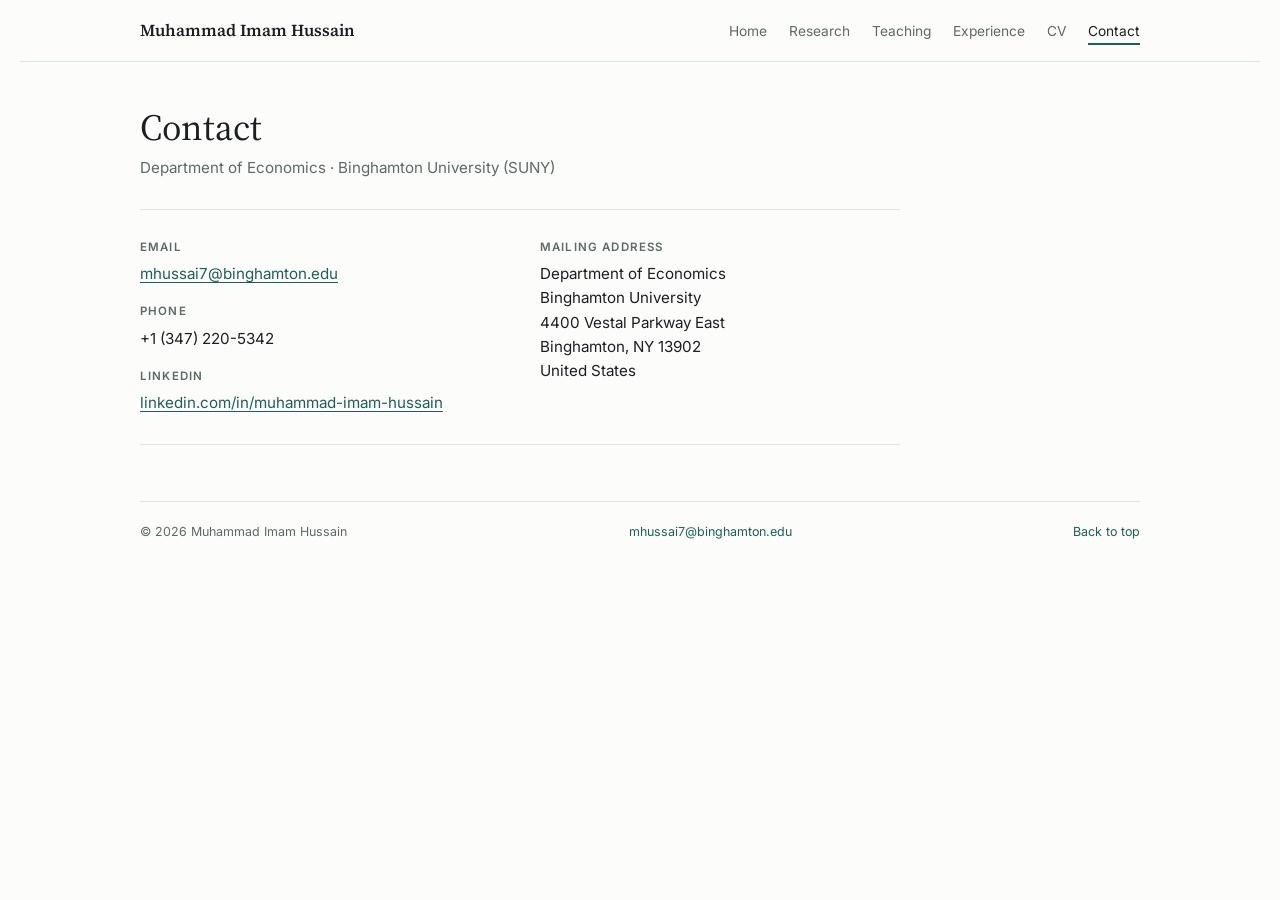
==== contact.html @ 3c8fe318 "Name the CV file with spaces, as in the original Co-Authored-By: Claude Fable 5.1 <noreply@anthropic" ====
<!doctype html>
<html lang="en">
<head>
<meta charset="utf-8">
<meta name="viewport" content="width=device-width, initial-scale=1, viewport-fit=cover">
<title>Contact · Muhammad Imam Hussain</title>
<meta name="description" content="Muhammad Imam Hussain, PhD candidate in Economics at Binghamton University on the 2026–27 job market. Research on monetary policy implementation, money markets, and bank liquidity; formerly an economist at the IMF and Bangladesh Bank.">
<link rel="preconnect" href="https://fonts.googleapis.com"><link rel="stylesheet" href="https://fonts.googleapis.com/css2?family=Source+Serif+4:opsz,wght@8..60,400;8..60,600&family=Inter:wght@400;500;600&display=swap">
<link rel="stylesheet" href="style.css">
</head>
<body>
<header class="top" id="top">
  <a class="brand" href="index.html">Muhammad Imam Hussain</a>
  <nav aria-label="Site"><ul><li><a href="index.html">Home</a></li><li><a href="research.html">Research</a></li><li><a href="teaching.html">Teaching</a></li><li><a href="experience.html">Experience</a></li><li><a href="CV%20of%20Muhammad%20Imam%20Hussain.pdf">CV</a></li><li><a href="contact.html" aria-current="page">Contact</a></li></ul></nav>
</header>
<hr class="bar-rule">
<main class="page">
<div class="reading">
<h1 class="title">Contact</h1>
<p class="subtitle">Department of Economics · Binghamton University (SUNY)</p>
<div class="contact">
  <div>
    <p class="k">Email</p><p><a href="mailto:mhussai7@binghamton.edu">mhussai7@binghamton.edu</a></p>
    <p class="k">Phone</p><p>+1 (347) 220-5342</p>
    <p class="k">LinkedIn</p><p><a href="https://www.linkedin.com/in/muhammad-imam-hussain">linkedin.com/in/muhammad-imam-hussain</a></p>
  </div>
  <div>
    <p class="k">Mailing address</p>
    <p>Department of Economics<br>Binghamton University<br>4400 Vestal Parkway East<br>Binghamton, NY 13902<br>United States</p>
  </div>
</div>
</div>
</main>
<footer>
  <span>© 2026 Muhammad Imam Hussain</span>
  <a href="mailto:mhussai7@binghamton.edu">mhussai7@binghamton.edu</a>
  <a href="#top">Back to top</a>
</footer>

</body>
</html>
---- style.css ----
/* Top navigation, one reading column, serif headings (Source Serif 4) with a sans (Inter) for body text and
   labels, and a deep teal accent. Every color is a token so the page reads in light and dark themes. */
:root {
  --bg: #fcfcfb; --surface: #f3f6f5; --fg: #1b1f22; --muted: #5d6968; --rule: #dfe5e3;
  --accent: #1f5f5a; --accent-ink: #ffffff; --accent-soft: #d7e7e4;
  --serif: "Source Serif 4", Georgia, "Times New Roman", serif;
  --sans: "Inter", "Segoe UI", Helvetica, Arial, sans-serif;
}
@media (prefers-color-scheme: dark) {
  :root:not([data-theme="light"]) {
    --bg: #121616; --surface: #1a2020; --fg: #e8ebe9; --muted: #a3aeac; --rule: #2b3433;
    --accent: #8fd0c7; --accent-ink: #0f1514; --accent-soft: #223331; color-scheme: dark;
  }
}
:root[data-theme="dark"] {
  --bg: #121616; --surface: #1a2020; --fg: #e8ebe9; --muted: #a3aeac; --rule: #2b3433;
  --accent: #8fd0c7; --accent-ink: #0f1514; --accent-soft: #223331; color-scheme: dark;
}
* { box-sizing: border-box; }
[hidden] { display: none !important; }
html { font-size: 16px; -webkit-text-size-adjust: 100%; scroll-behavior: smooth; }
@media (prefers-reduced-motion: reduce) { html { scroll-behavior: auto; } }
body { margin: 0; background: var(--bg); color: var(--fg); font-family: var(--sans); line-height: 1.6;
  padding-block: 0; padding-inline: 20px; }
img { max-width: 100%; }
a { color: var(--accent); text-decoration-thickness: 1px; text-underline-offset: 3px; }
a:hover { text-decoration-thickness: 2px; }
a:focus-visible, summary:focus-visible { outline: 2px solid var(--accent); outline-offset: 3px; }
h1, h2, h3 { font-family: var(--serif); font-weight: 400; text-wrap: balance; margin: 0; }

/* Top bar */
.top { max-width: 1000px; margin: 0 auto; display: flex; justify-content: space-between; align-items: center; gap: 20px;
  flex-wrap: wrap; padding-block: 18px 16px; }
.brand { font-family: var(--serif); font-weight: 600; font-size: 1.05rem; color: var(--fg); text-decoration: none; }
.top nav ul { list-style: none; margin: 0; padding: 0; display: flex; flex-wrap: wrap; gap: 4px 22px; font-size: .86rem; }
.top nav a { color: var(--muted); text-decoration: none; padding: 4px 0; border-bottom: 2px solid transparent; }
.top nav a:hover { color: var(--fg); }
.top nav a[aria-current="page"] { color: var(--fg); border-bottom-color: var(--accent); }
.bar-rule { border: 0; border-top: 1px solid var(--accent-soft); margin: 0; }

/* Page frame */
.page { max-width: 1000px; margin: 0 auto; padding-block: 44px 56px; }
.reading { max-width: 760px; }
.kicker { font-size: .72rem; letter-spacing: .1em; text-transform: uppercase; color: var(--accent); font-weight: 600; margin: 0 0 10px; }
h1.title { font-size: 2.3rem; line-height: 1.15; margin-bottom: 8px; }
.subtitle { color: var(--muted); font-size: .95rem; margin: 0 0 28px; }
.intro { font-size: 1rem; margin: 10px 0 30px; max-width: 64ch; }
.rule { border: 0; border-top: 1px solid var(--rule); margin: 0; }

/* Home hero */
.hero { display: grid; grid-template-columns: minmax(0, 1fr) 200px; gap: 48px; align-items: start; padding-bottom: 40px; }
.hero h1 { font-size: 2.6rem; line-height: 1.1; margin-bottom: 10px; }
.role { color: var(--muted); font-size: .92rem; line-height: 1.5; margin: 0 0 22px; }
.tagline { font-size: 1.5rem; line-height: 1.3; margin: 0 0 14px; max-width: 34ch; }
.lede { font-size: 1.02rem; margin: 0 0 12px; max-width: 62ch; }
.actions { display: flex; flex-wrap: wrap; gap: 12px 14px; align-items: center; margin-top: 24px; }
.btn { display: inline-block; font-size: .86rem; font-weight: 500; padding: 9px 14px; border-radius: 3px; text-decoration: none;
  background: var(--accent); color: var(--accent-ink); border: 1px solid var(--accent); }
.btn.outline { background: transparent; color: var(--accent); }
.btn:hover { filter: brightness(1.08); }
.arrow { font-size: .88rem; text-decoration: none; }
.arrow:hover { text-decoration: underline; }
.portrait { display: grid; gap: 14px; }
.photo { width: 200px; height: 250px; object-fit: cover; border-radius: 3px; display: block; }
.initials { width: 200px; height: 250px; border-radius: 3px; background: var(--surface); color: var(--accent);
  display: flex; align-items: center; justify-content: center; font-family: var(--serif); font-size: 44px; letter-spacing: .04em; }
.fields { font-size: .84rem; }
.fields .label { font-weight: 600; margin: 0 0 4px; }
.fields ul { list-style: none; margin: 0; padding: 0; color: var(--muted); display: grid; gap: 2px; }

/* Home page blocks: label on top, one column */
.block { max-width: 760px; padding-block: 36px; border-top: 1px solid var(--rule); }
.block .kicker { margin-bottom: 12px; }
.paper-title { font-size: 1.8rem; line-height: 1.2; margin: 0 0 12px; max-width: 32ch; }
.paper-title a { color: var(--fg); text-decoration: none; }
.paper-title a:hover { text-decoration: underline; }
.block .summary { margin: 0 0 14px; font-size: .98rem; max-width: 66ch; }
.block .links { display: flex; flex-wrap: wrap; gap: 18px; font-size: .9rem; }
/* Label-column sections (unused on the home page now, kept for other layouts) */
.section { display: grid; grid-template-columns: 170px minmax(0, 1fr); gap: 32px; padding-block: 36px; border-top: 1px solid var(--rule); }
.section .label { font-size: .84rem; color: var(--muted); padding-top: 4px; }
.section h3 { font-size: 1.3rem; line-height: 1.3; margin-bottom: 8px; }
.section h3 a { color: var(--accent); text-decoration: none; }
.section h3 a:hover { text-decoration: underline; }
.section p { margin: 0 0 12px; font-size: .95rem; max-width: 64ch; }
.section .links { display: flex; flex-wrap: wrap; gap: 18px; }
.mini + .mini { border-top: 1px solid var(--rule); margin-top: 20px; padding-top: 20px; }
.mini .kicker { color: var(--muted); margin-bottom: 6px; font-weight: 500; letter-spacing: .08em; }
.mini h3 { font-size: 1.12rem; }
.titles p { margin: 0 0 10px; font-size: .95rem; max-width: 66ch; }
.titles p a { color: var(--accent); text-decoration: none; }
.titles p a:hover { text-decoration: underline; }
.titles .sub { color: var(--muted); font-size: .88rem; }
.titles .links { margin-top: 16px; }
.edu { display: grid; gap: 10px; }
.edu .item { display: grid; grid-template-columns: minmax(0, 1fr) auto; gap: 16px; align-items: baseline; font-size: .95rem; }
.edu .when { color: var(--muted); font-size: .86rem; white-space: nowrap; font-variant-numeric: tabular-nums; }
.edu .sub { color: var(--muted); font-size: .88rem; }

/* Research */
.jump { display: flex; flex-wrap: wrap; gap: 6px 18px; font-size: .82rem; margin: 0 0 36px; }
.jump a { text-decoration: none; border-bottom: 1px solid var(--rule); color: var(--muted); padding-bottom: 2px; }
.jump a:hover { color: var(--accent); border-bottom-color: var(--accent); }
h2.section-head { font-family: var(--sans); font-size: .72rem; letter-spacing: .1em; text-transform: uppercase; color: var(--muted);
  font-weight: 600; margin: 44px 0 6px; }
h2.section-head:first-of-type { margin-top: 0; }
.entry { padding-block: 22px; border-bottom: 1px solid var(--rule); }
.entry h3 { font-size: 1.3rem; line-height: 1.3; margin-bottom: 6px; }
.entry h3 a { color: var(--accent); text-decoration: none; }
.entry h3 a:hover { text-decoration: underline; }
.entry .status { font-size: .78rem; color: var(--muted); margin: 0 0 8px; }
.entry .summary { margin: 0 0 12px; font-size: .95rem; max-width: 66ch; }
.entry .abstract-open { margin: 0 0 14px; font-size: .95rem; max-width: 66ch; }
.entry .links { display: flex; flex-wrap: wrap; gap: 18px; align-items: center; font-size: .88rem; }
details { max-width: 66ch; }
details summary { cursor: pointer; font-size: .88rem; color: var(--accent); list-style: none; display: inline-flex; align-items: center; gap: 8px; }
details summary::-webkit-details-marker { display: none; }
details summary::before { content: ""; width: 0; height: 0; border-left: 6px solid currentColor; border-top: 4px solid transparent;
  border-bottom: 4px solid transparent; transition: transform .15s ease; }
details[open] summary::before { transform: rotate(90deg); }
details .abstract { margin: 12px 0 4px; font-size: .95rem; color: var(--fg); }
.pubs { display: grid; gap: 14px; margin: 0; padding: 18px 0 0; list-style: none; }
.pub { display: grid; grid-template-columns: 48px minmax(0, 1fr); gap: 16px; font-size: .92rem; }
.pub .year { color: var(--muted); font-size: .84rem; font-variant-numeric: tabular-nums; padding-top: 2px; }
.pub .with { color: var(--muted); font-size: .88rem; display: block; margin-top: 2px; }

/* Teaching and experience */
.group { padding-block: 26px 10px; border-top: 1px solid var(--rule); }
.group h2 { font-size: 1.3rem; line-height: 1.3; margin-bottom: 2px; }
.group .org { color: var(--muted); font-size: .84rem; margin: 0 0 14px; }
.group p { font-size: .95rem; max-width: 66ch; margin: 0 0 14px; }
.crow { display: grid; grid-template-columns: minmax(0, 1fr) auto; gap: 6px 20px; align-items: baseline; padding: 9px 0;
  border-bottom: 1px solid var(--rule); font-size: .9rem; }
.crow:last-of-type { border-bottom: 0; }
.crow .when { color: var(--muted); font-size: .84rem; white-space: nowrap; font-variant-numeric: tabular-nums; text-align: right; }
.crow .sub { grid-column: 1 / -1; color: var(--muted); font-size: .84rem; margin-top: -4px; }
.endnote { font-size: .9rem; color: var(--muted); margin: 28px 0 0; padding-top: 22px; border-top: 1px solid var(--rule); }

/* Contact and CV */
.contact { display: grid; grid-template-columns: repeat(2, minmax(0, 1fr)); gap: 24px 40px; padding-block: 28px; border-top: 1px solid var(--rule);
  border-bottom: 1px solid var(--rule); }
.contact .k { font-size: .72rem; letter-spacing: .1em; text-transform: uppercase; color: var(--muted); font-weight: 600; margin: 0 0 6px; }
.contact p { margin: 0 0 16px; font-size: .95rem; overflow-wrap: anywhere; }
.contact p:last-child { margin-bottom: 0; }

footer { max-width: 1000px; margin: 0 auto; padding-block: 20px 40px; border-top: 1px solid var(--accent-soft); display: flex; flex-wrap: wrap;
  justify-content: space-between; gap: 8px 24px; font-size: .78rem; color: var(--muted); }
footer a { color: var(--accent); text-decoration: none; }
footer a:hover { text-decoration: underline; }

@media (max-width: 760px) {
  .page { padding-block: 28px 40px; }
  .hero { grid-template-columns: 1fr; gap: 28px; }
  .hero h1 { font-size: 2.1rem; }
  .tagline { font-size: 1.3rem; }
  .paper-title { font-size: 1.5rem; }
  .portrait { grid-template-columns: auto 1fr; align-items: end; gap: 18px; }
  .photo, .initials { width: 140px; height: 175px; font-size: 32px; }
  .section { grid-template-columns: 1fr; gap: 10px; padding-block: 28px; }
  .section .label { font-size: .72rem; letter-spacing: .1em; text-transform: uppercase; font-weight: 600; padding-top: 0; }
  .contact { grid-template-columns: 1fr; }
  .edu .item { grid-template-columns: 1fr; gap: 0; }
  h1.title { font-size: 2rem; }
}
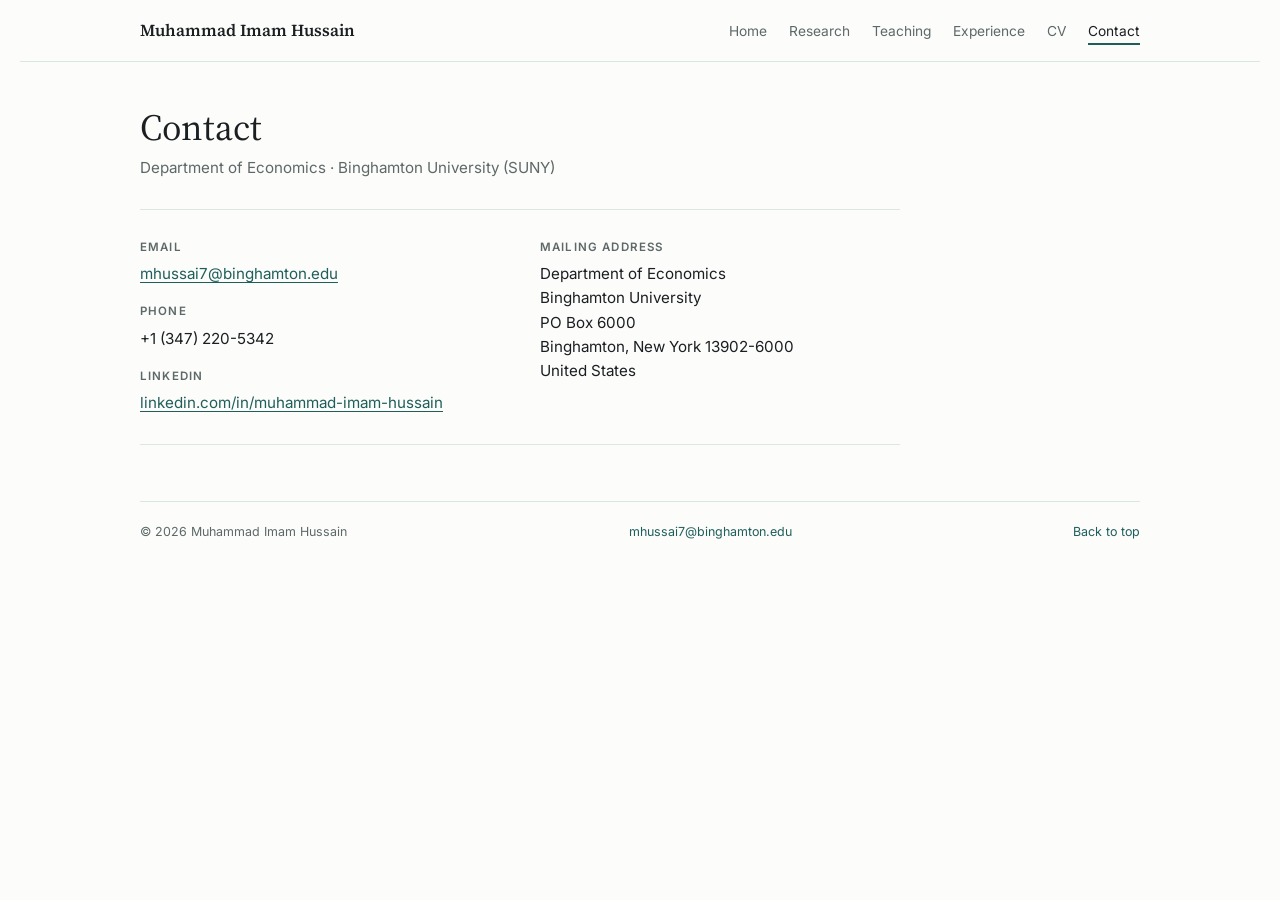
==== commit fb74b9ce: "Contact page: department mailing address with PO Box Co-Authored-By: Claude Fable 5.1 <noreply@anthr" ====
--- a/contact.html
+++ b/contact.html
@@ -4,14 +4,22 @@
 <meta charset="utf-8">
 <meta name="viewport" content="width=device-width, initial-scale=1, viewport-fit=cover">
 <title>Contact · Muhammad Imam Hussain</title>
-<meta name="description" content="Muhammad Imam Hussain, PhD candidate in Economics at Binghamton University on the 2026–27 job market. Research on monetary policy implementation, money markets, and bank liquidity; formerly an economist at the IMF and Bangladesh Bank.">
+<meta name="description" content="PhD candidate in Economics at Binghamton University (SUNY), on the 2026–27 job market. Formerly an economist at the International Monetary Fund and Bangladesh Bank.">
+<meta property="og:type" content="website">
+<meta property="og:title" content="Contact · Muhammad Imam Hussain">
+<meta property="og:description" content="PhD candidate in Economics at Binghamton University (SUNY), on the 2026–27 job market. Formerly an economist at the International Monetary Fund and Bangladesh Bank.">
+<meta property="og:url" content="https://muhammadimamhussain.com/contact.html">
+<meta property="og:image" content="https://muhammadimamhussain.com/assets/preview-2.jpg">
+<meta property="og:image:width" content="1200">
+<meta property="og:image:height" content="630">
+<meta name="twitter:card" content="summary_large_image">
 <link rel="preconnect" href="https://fonts.googleapis.com"><link rel="stylesheet" href="https://fonts.googleapis.com/css2?family=Source+Serif+4:opsz,wght@8..60,400;8..60,600&family=Inter:wght@400;500;600&display=swap">
 <link rel="stylesheet" href="style.css">
 </head>
 <body>
 <header class="top" id="top">
   <a class="brand" href="index.html">Muhammad Imam Hussain</a>
-  <nav aria-label="Site"><ul><li><a href="index.html">Home</a></li><li><a href="research.html">Research</a></li><li><a href="teaching.html">Teaching</a></li><li><a href="experience.html">Experience</a></li><li><a href="CV%20of%20Muhammad%20Imam%20Hussain.pdf">CV</a></li><li><a href="contact.html" aria-current="page">Contact</a></li></ul></nav>
+  <nav aria-label="Site"><ul><li><a href="index.html">Home</a></li><li><a href="research.html">Research</a></li><li><a href="teaching.html">Teaching</a></li><li><a href="experience.html">Experience</a></li><li><a href="Muhammad_Imam_Hussain_CV.pdf">CV</a></li><li><a href="contact.html" aria-current="page">Contact</a></li></ul></nav>
 </header>
 <hr class="bar-rule">
 <main class="page">
@@ -26,7 +34,7 @@
   </div>
   <div>
     <p class="k">Mailing address</p>
-    <p>Department of Economics<br>Binghamton University<br>4400 Vestal Parkway East<br>Binghamton, NY 13902<br>United States</p>
+    <p>Department of Economics<br>Binghamton University<br>PO Box 6000<br>Binghamton, New York 13902-6000<br>United States</p>
   </div>
 </div>
 </div>
